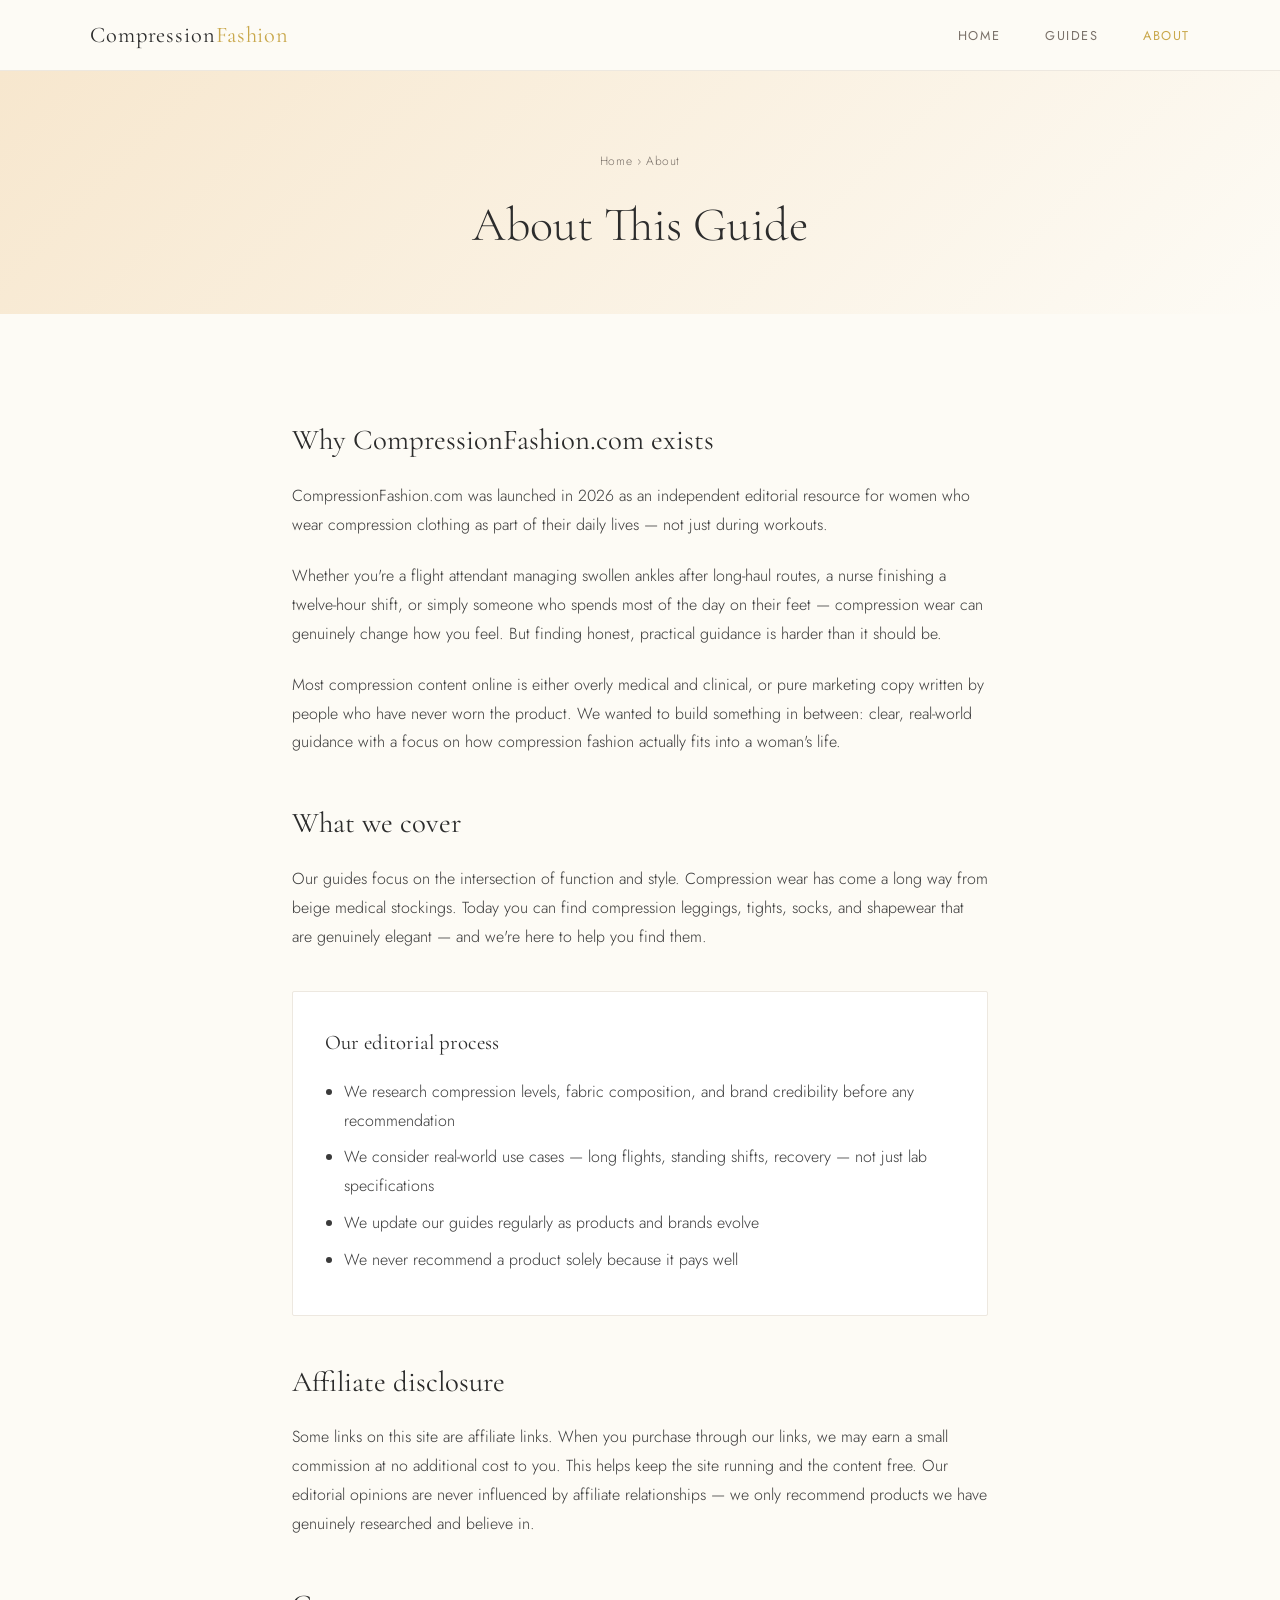
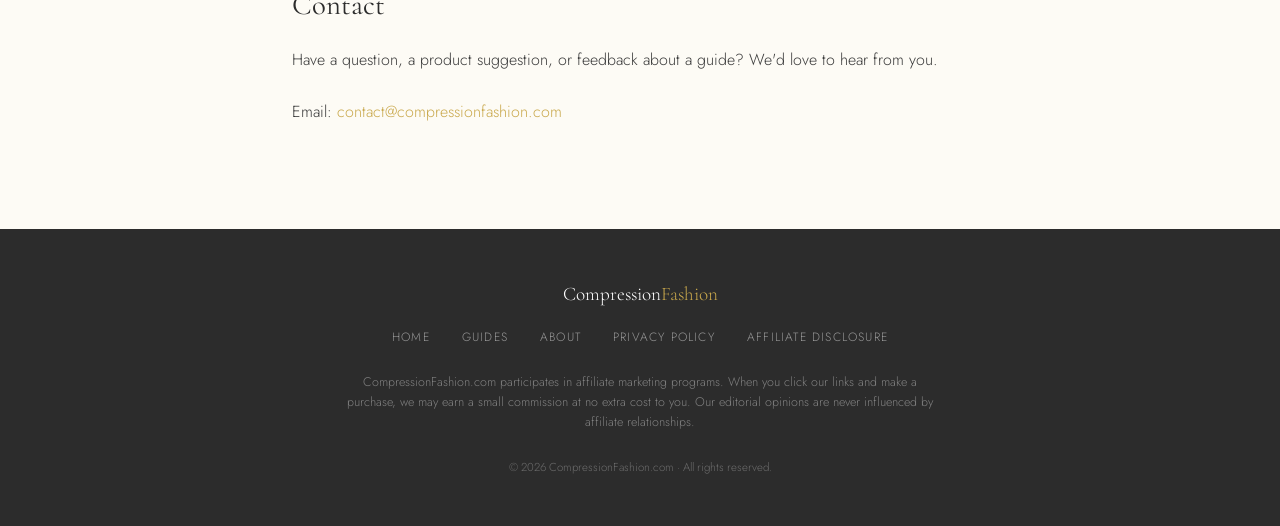
==== about.html @ 916e90c7 "compressionfashion.com setup https://compressionfashion.com/" ====
<!DOCTYPE html>
<html lang="en">
<head>
  <meta charset="UTF-8">
  <meta name="viewport" content="width=device-width, initial-scale=1.0">
  <title>About — Compression Fashion</title>
  <meta name="description" content="CompressionFashion.com is an independent editorial guide to compression wear for women. Learn about our editorial process and why we created this resource.">
  <link rel="canonical" href="https://compressionfashion.com/about.html">
  <meta name="robots" content="index, follow">

  <meta property="og:title" content="About — Compression Fashion">
  <meta property="og:description" content="An independent editorial guide to compression wear for women who stand all day.">
  <meta property="og:url" content="https://compressionfashion.com/about.html">
  <meta property="og:type" content="website">

  <link rel="stylesheet" href="style.css">

  <script type="application/ld+json">
  {
    "@context": "https://schema.org",
    "@type": "AboutPage",
    "name": "About Compression Fashion",
    "url": "https://compressionfashion.com/about.html",
    "description": "Independent editorial guide to compression fashion for women.",
    "breadcrumb": {
      "@type": "BreadcrumbList",
      "itemListElement": [
        {"@type": "ListItem", "position": 1, "name": "Home", "item": "https://compressionfashion.com/"},
        {"@type": "ListItem", "position": 2, "name": "About"}
      ]
    }
  }
  </script>
</head>
<body>

  <header>
    <div class="header-inner">
      <a href="/" class="logo">Compression<span>Fashion</span></a>
      <nav>
        <a href="/">Home</a>
        <a href="guides.html">Guides</a>
        <a href="about.html" class="active">About</a>
      </nav>
    </div>
  </header>

  <main>

    <div class="about-hero">
      <p class="breadcrumb"><a href="/">Home</a> &rsaquo; About</p>
      <h1 style="font-family: 'Cormorant Garamond', serif; font-size: clamp(2rem, 4vw, 3rem); font-weight: 300; margin: 0 auto; max-width: 700px; line-height: 1.2;">About This Guide</h1>
    </div>

    <div class="about-body">

      <h2>Why CompressionFashion.com exists</h2>
      <p>CompressionFashion.com was launched in 2026 as an independent editorial resource for women who wear compression clothing as part of their daily lives — not just during workouts.</p>
      <p>Whether you're a flight attendant managing swollen ankles after long-haul routes, a nurse finishing a twelve-hour shift, or simply someone who spends most of the day on their feet — compression wear can genuinely change how you feel. But finding honest, practical guidance is harder than it should be.</p>
      <p>Most compression content online is either overly medical and clinical, or pure marketing copy written by people who have never worn the product. We wanted to build something in between: clear, real-world guidance with a focus on how compression fashion actually fits into a woman's life.</p>

      <h2>What we cover</h2>
      <p>Our guides focus on the intersection of function and style. Compression wear has come a long way from beige medical stockings. Today you can find compression leggings, tights, socks, and shapewear that are genuinely elegant — and we're here to help you find them.</p>

      <div class="editorial-box">
        <h3>Our editorial process</h3>
        <ul>
          <li>We research compression levels, fabric composition, and brand credibility before any recommendation</li>
          <li>We consider real-world use cases — long flights, standing shifts, recovery — not just lab specifications</li>
          <li>We update our guides regularly as products and brands evolve</li>
          <li>We never recommend a product solely because it pays well</li>
        </ul>
      </div>

      <h2>Affiliate disclosure</h2>
      <p>Some links on this site are affiliate links. When you purchase through our links, we may earn a small commission at no additional cost to you. This helps keep the site running and the content free. Our editorial opinions are never influenced by affiliate relationships — we only recommend products we have genuinely researched and believe in.</p>

      <h2>Contact</h2>
      <p>Have a question, a product suggestion, or feedback about a guide? We'd love to hear from you.</p>
      <p>Email: <a href="mailto:contact@compressionfashion.com" style="color: var(--gold); text-decoration: none;">contact@compressionfashion.com</a></p>

    </div>

  </main>

  <footer>
    <div class="footer-inner">
      <div class="footer-logo">Compression<span>Fashion</span></div>
      <div class="footer-links">
        <a href="/">Home</a>
        <a href="guides.html">Guides</a>
        <a href="about.html">About</a>
        <a href="privacy-policy.html">Privacy Policy</a>
        <a href="affiliate-disclosure.html">Affiliate Disclosure</a>
      </div>
      <p class="footer-disclosure">
        CompressionFashion.com participates in affiliate marketing programs. When you click our links and make a purchase, we may earn a small commission at no extra cost to you. Our editorial opinions are never influenced by affiliate relationships.
      </p>
      <p class="footer-copy">© 2026 CompressionFashion.com · All rights reserved.</p>
    </div>
  </footer>

</body>
</html>
---- style.css ----
@import url('https://fonts.googleapis.com/css2?family=Cormorant+Garamond:ital,wght@0,300;0,400;0,500;1,300;1,400&family=Jost:wght@300;400;500&display=swap');

:root {
  --champagne: #F7E7CE;
  --blush: #F2C4CE;
  --gold: #C9A84C;
  --ivory: #FDFBF5;
  --dusty-rose: #D4A5A5;
  --charcoal: #2C2C2C;
  --warm-gray: #7A7169;
  --light-border: #EDE8E0;
}

*, *::before, *::after {
  box-sizing: border-box;
  margin: 0;
  padding: 0;
}

html {
  font-size: 16px;
  scroll-behavior: smooth;
}

body {
  font-family: 'Jost', sans-serif;
  font-weight: 300;
  color: var(--charcoal);
  background-color: var(--ivory);
  line-height: 1.8;
}

/* ─── HEADER ─── */
header {
  background: var(--ivory);
  border-bottom: 1px solid var(--light-border);
  padding: 0 2rem;
  position: sticky;
  top: 0;
  z-index: 100;
}

.header-inner {
  max-width: 1100px;
  margin: 0 auto;
  display: flex;
  align-items: center;
  justify-content: space-between;
  height: 70px;
}

.logo {
  font-family: 'Cormorant Garamond', serif;
  font-size: 1.4rem;
  font-weight: 400;
  color: var(--charcoal);
  text-decoration: none;
  letter-spacing: 0.04em;
}

.logo span {
  color: var(--gold);
}

nav a {
  font-family: 'Jost', sans-serif;
  font-size: 0.8rem;
  font-weight: 400;
  letter-spacing: 0.12em;
  text-transform: uppercase;
  color: var(--warm-gray);
  text-decoration: none;
  margin-left: 2.5rem;
  transition: color 0.2s;
}

nav a:hover, nav a.active {
  color: var(--gold);
}

/* ─── HERO ─── */
.hero {
  background: linear-gradient(135deg, var(--champagne) 0%, var(--ivory) 60%, var(--blush) 100%);
  padding: 100px 2rem 80px;
  text-align: center;
  position: relative;
  overflow: hidden;
}

.hero::before {
  content: '';
  position: absolute;
  top: -50px;
  right: -100px;
  width: 400px;
  height: 400px;
  background: radial-gradient(circle, rgba(201,168,76,0.08) 0%, transparent 70%);
  border-radius: 50%;
}

.hero-eyebrow {
  font-size: 0.72rem;
  letter-spacing: 0.2em;
  text-transform: uppercase;
  color: var(--gold);
  margin-bottom: 1.2rem;
}

.hero h1 {
  font-family: 'Cormorant Garamond', serif;
  font-size: clamp(2.2rem, 5vw, 3.8rem);
  font-weight: 300;
  line-height: 1.2;
  color: var(--charcoal);
  max-width: 760px;
  margin: 0 auto 1.5rem;
}

.hero h1 em {
  font-style: italic;
  color: var(--gold);
}

.hero-sub {
  font-size: 1rem;
  color: var(--warm-gray);
  max-width: 540px;
  margin: 0 auto 2.5rem;
  font-weight: 300;
}

.hero-divider {
  width: 48px;
  height: 1px;
  background: var(--gold);
  margin: 0 auto;
}

/* ─── SECTION ─── */
section {
  padding: 80px 2rem;
}

.section-inner {
  max-width: 1100px;
  margin: 0 auto;
}

.section-label {
  font-size: 0.72rem;
  letter-spacing: 0.2em;
  text-transform: uppercase;
  color: var(--gold);
  margin-bottom: 0.8rem;
}

.section-title {
  font-family: 'Cormorant Garamond', serif;
  font-size: clamp(1.8rem, 3vw, 2.6rem);
  font-weight: 300;
  color: var(--charcoal);
  margin-bottom: 1.2rem;
  line-height: 1.25;
}

.section-intro {
  color: var(--warm-gray);
  max-width: 600px;
  margin-bottom: 3rem;
  font-weight: 300;
}

/* ─── ARTICLE GRID ─── */
.article-grid {
  display: grid;
  grid-template-columns: repeat(auto-fill, minmax(300px, 1fr));
  gap: 2rem;
}

.article-card {
  background: white;
  border: 1px solid var(--light-border);
  border-radius: 2px;
  overflow: hidden;
  transition: box-shadow 0.3s, transform 0.3s;
  text-decoration: none;
  color: inherit;
  display: block;
}

.article-card:hover {
  box-shadow: 0 8px 40px rgba(0,0,0,0.08);
  transform: translateY(-3px);
}

.card-image {
  height: 200px;
  background: linear-gradient(135deg, var(--champagne), var(--blush));
  display: flex;
  align-items: center;
  justify-content: center;
  font-size: 3rem;
}

.card-body {
  padding: 1.5rem;
}

.card-category {
  font-size: 0.68rem;
  letter-spacing: 0.15em;
  text-transform: uppercase;
  color: var(--gold);
  margin-bottom: 0.5rem;
}

.card-title {
  font-family: 'Cormorant Garamond', serif;
  font-size: 1.3rem;
  font-weight: 400;
  color: var(--charcoal);
  margin-bottom: 0.6rem;
  line-height: 1.3;
}

.card-excerpt {
  font-size: 0.88rem;
  color: var(--warm-gray);
  line-height: 1.7;
}

/* ─── ABOUT STRIP ─── */
.about-strip {
  background: linear-gradient(to right, var(--champagne), var(--ivory));
  border-top: 1px solid var(--light-border);
  border-bottom: 1px solid var(--light-border);
}

.about-strip-inner {
  max-width: 800px;
  margin: 0 auto;
  text-align: center;
}

.about-strip-inner p {
  color: var(--warm-gray);
  font-size: 0.95rem;
  margin-top: 1rem;
}

/* ─── ARTICLE PAGE ─── */
.article-header {
  background: linear-gradient(135deg, var(--champagne) 0%, var(--ivory) 100%);
  padding: 80px 2rem 60px;
  text-align: center;
}

.breadcrumb {
  font-size: 0.75rem;
  color: var(--warm-gray);
  margin-bottom: 1.5rem;
  letter-spacing: 0.05em;
}

.breadcrumb a {
  color: var(--warm-gray);
  text-decoration: none;
}

.breadcrumb a:hover {
  color: var(--gold);
}

.article-header h1 {
  font-family: 'Cormorant Garamond', serif;
  font-size: clamp(2rem, 4vw, 3.2rem);
  font-weight: 300;
  line-height: 1.2;
  max-width: 760px;
  margin: 0 auto 1.2rem;
}

.article-meta {
  font-size: 0.78rem;
  color: var(--warm-gray);
  letter-spacing: 0.1em;
  text-transform: uppercase;
}

.article-body {
  max-width: 720px;
  margin: 0 auto;
  padding: 60px 2rem 80px;
}

.article-body h2 {
  font-family: 'Cormorant Garamond', serif;
  font-size: 1.8rem;
  font-weight: 400;
  color: var(--charcoal);
  margin: 2.5rem 0 1rem;
  line-height: 1.25;
}

.article-body h3 {
  font-family: 'Jost', sans-serif;
  font-size: 1rem;
  font-weight: 500;
  color: var(--charcoal);
  margin: 2rem 0 0.6rem;
  letter-spacing: 0.05em;
  text-transform: uppercase;
  font-size: 0.85rem;
}

.article-body p {
  margin-bottom: 1.4rem;
  color: #3a3a3a;
  font-weight: 300;
}

.article-body ul, .article-body ol {
  margin: 1rem 0 1.4rem 1.5rem;
  color: #3a3a3a;
}

.article-body li {
  margin-bottom: 0.5rem;
}

.article-body strong {
  font-weight: 500;
  color: var(--charcoal);
}

.tip-box {
  background: linear-gradient(135deg, var(--champagne), rgba(242,196,206,0.3));
  border-left: 3px solid var(--gold);
  padding: 1.5rem;
  margin: 2rem 0;
  border-radius: 0 4px 4px 0;
}

.tip-box p {
  margin: 0;
  font-size: 0.92rem;
}

/* ─── ABOUT PAGE ─── */
.about-hero {
  background: linear-gradient(135deg, var(--champagne) 0%, var(--ivory) 100%);
  padding: 80px 2rem 60px;
  text-align: center;
}

.about-body {
  max-width: 760px;
  margin: 0 auto;
  padding: 60px 2rem 80px;
}

.about-body h2 {
  font-family: 'Cormorant Garamond', serif;
  font-size: 1.8rem;
  font-weight: 400;
  color: var(--charcoal);
  margin: 2.5rem 0 1rem;
}

.about-body p {
  color: #3a3a3a;
  margin-bottom: 1.4rem;
  font-weight: 300;
}

.editorial-box {
  background: white;
  border: 1px solid var(--light-border);
  border-radius: 2px;
  padding: 2rem;
  margin: 2.5rem 0;
}

.editorial-box h3 {
  font-family: 'Cormorant Garamond', serif;
  font-size: 1.3rem;
  font-weight: 400;
  margin-bottom: 1rem;
  color: var(--charcoal);
}

.editorial-box ul {
  margin-left: 1.2rem;
  color: #3a3a3a;
}

.editorial-box li {
  margin-bottom: 0.5rem;
  font-weight: 300;
}

/* ─── FOOTER ─── */
footer {
  background: var(--charcoal);
  color: rgba(255,255,255,0.6);
  padding: 3rem 2rem;
  text-align: center;
}

.footer-inner {
  max-width: 1100px;
  margin: 0 auto;
}

.footer-logo {
  font-family: 'Cormorant Garamond', serif;
  font-size: 1.2rem;
  color: white;
  margin-bottom: 1rem;
}

.footer-logo span {
  color: var(--gold);
}

.footer-links {
  display: flex;
  justify-content: center;
  flex-wrap: wrap;
  gap: 0.5rem 2rem;
  margin-bottom: 1.5rem;
}

.footer-links a {
  font-size: 0.75rem;
  letter-spacing: 0.1em;
  text-transform: uppercase;
  color: rgba(255,255,255,0.5);
  text-decoration: none;
  transition: color 0.2s;
}

.footer-links a:hover {
  color: var(--gold);
}

.footer-disclosure {
  font-size: 0.78rem;
  line-height: 1.6;
  max-width: 600px;
  margin: 0 auto 1.5rem;
  color: rgba(255,255,255,0.4);
}

.footer-copy {
  font-size: 0.72rem;
  color: rgba(255,255,255,0.3);
}

/* ─── RESPONSIVE ─── */
@media (max-width: 768px) {
  nav { display: none; }
  .hero { padding: 60px 1.5rem 50px; }
  section { padding: 50px 1.5rem; }
  .article-grid { grid-template-columns: 1fr; }
}
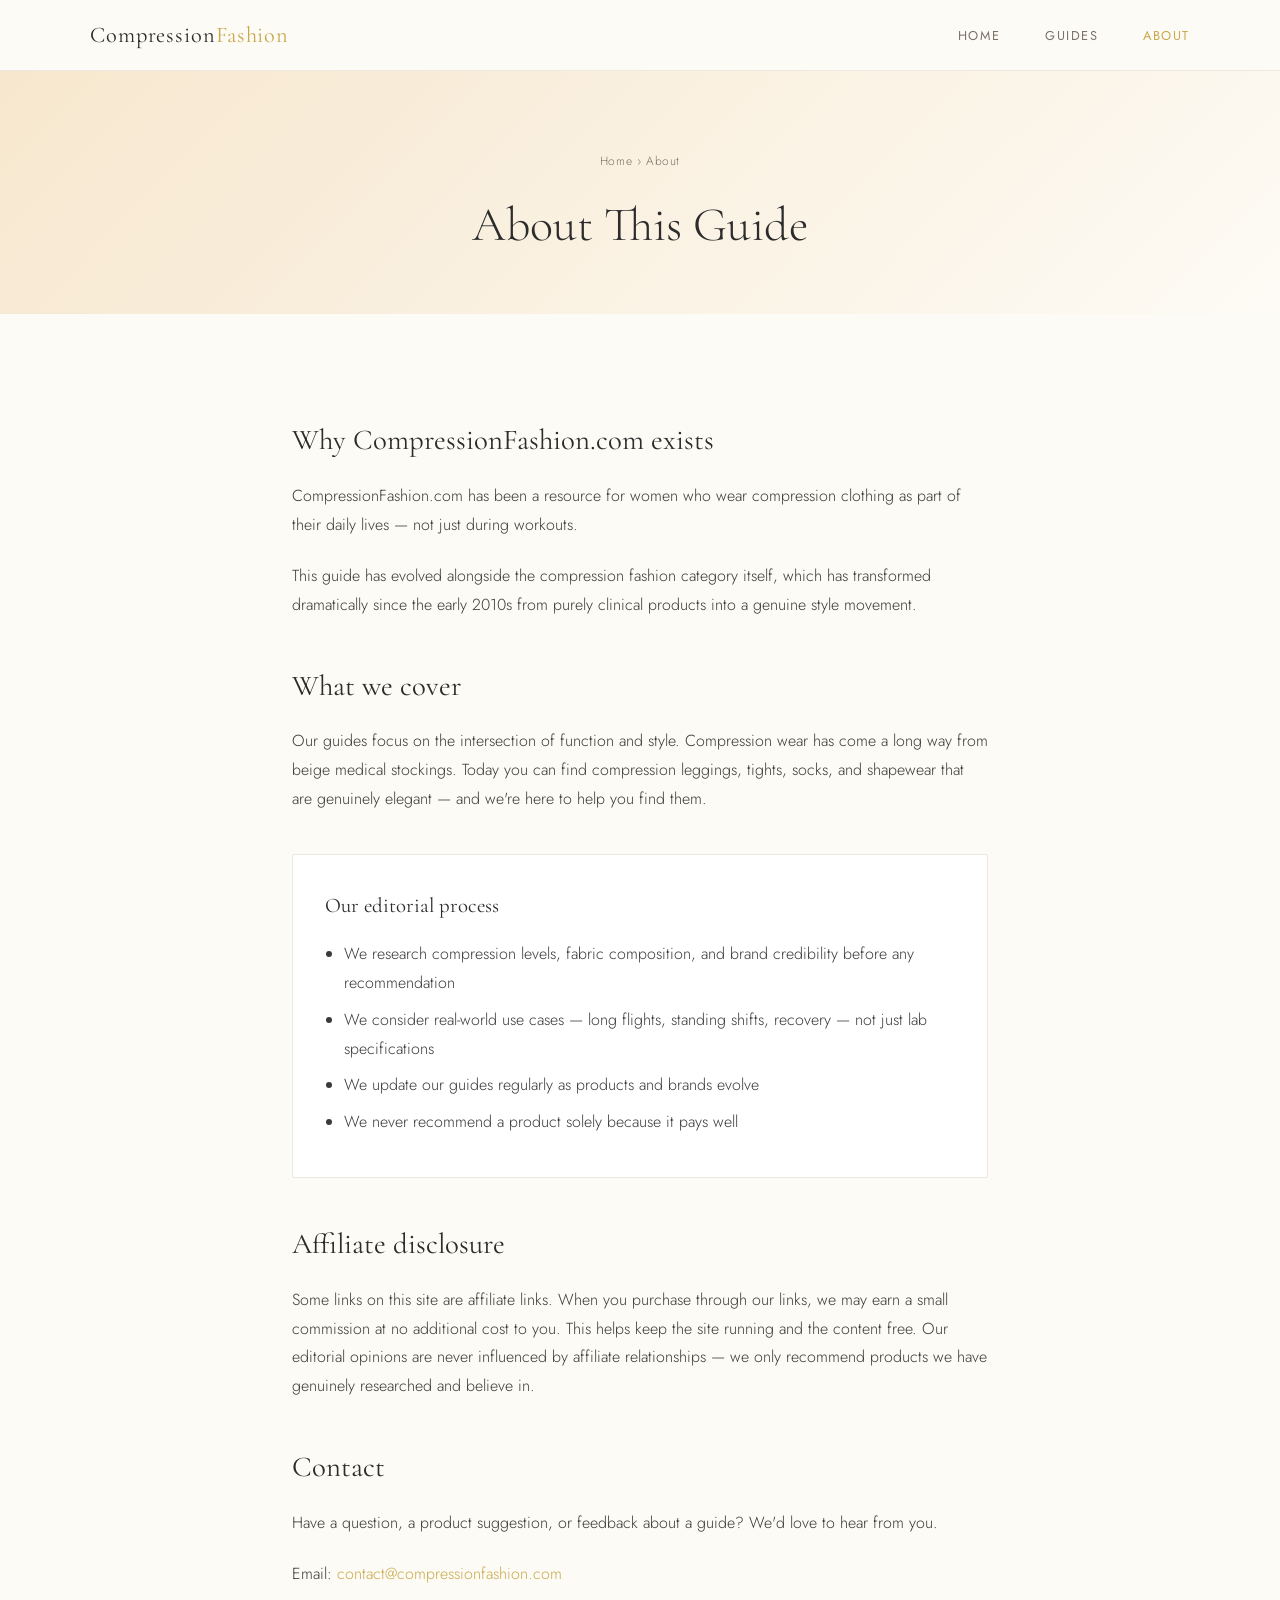
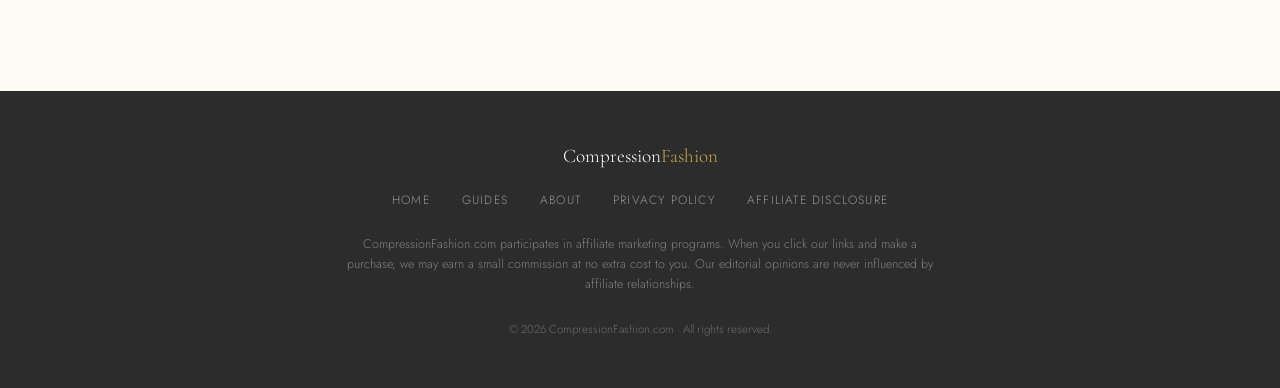
==== commit 5ca36dc2: "Update about.html 2010 update text" ====
--- a/about.html
+++ b/about.html
@@ -55,9 +55,12 @@
     <div class="about-body">
 
       <h2>Why CompressionFashion.com exists</h2>
-      <p>CompressionFashion.com was launched in 2026 as an independent editorial resource for women who wear compression clothing as part of their daily lives — not just during workouts.</p>
-      <p>Whether you're a flight attendant managing swollen ankles after long-haul routes, a nurse finishing a twelve-hour shift, or simply someone who spends most of the day on their feet — compression wear can genuinely change how you feel. But finding honest, practical guidance is harder than it should be.</p>
-      <p>Most compression content online is either overly medical and clinical, or pure marketing copy written by people who have never worn the product. We wanted to build something in between: clear, real-world guidance with a focus on how compression fashion actually fits into a woman's life.</p>
+      <p>CompressionFashion.com has been a resource for women who wear compression 
+clothing as part of their daily lives — not just during workouts.</p> 
+<p>This guide has evolved alongside the compression fashion category itself, 
+which has transformed dramatically since the early 2010s from purely 
+clinical products into a genuine style movement.</p>
+     
 
       <h2>What we cover</h2>
       <p>Our guides focus on the intersection of function and style. Compression wear has come a long way from beige medical stockings. Today you can find compression leggings, tights, socks, and shapewear that are genuinely elegant — and we're here to help you find them.</p>
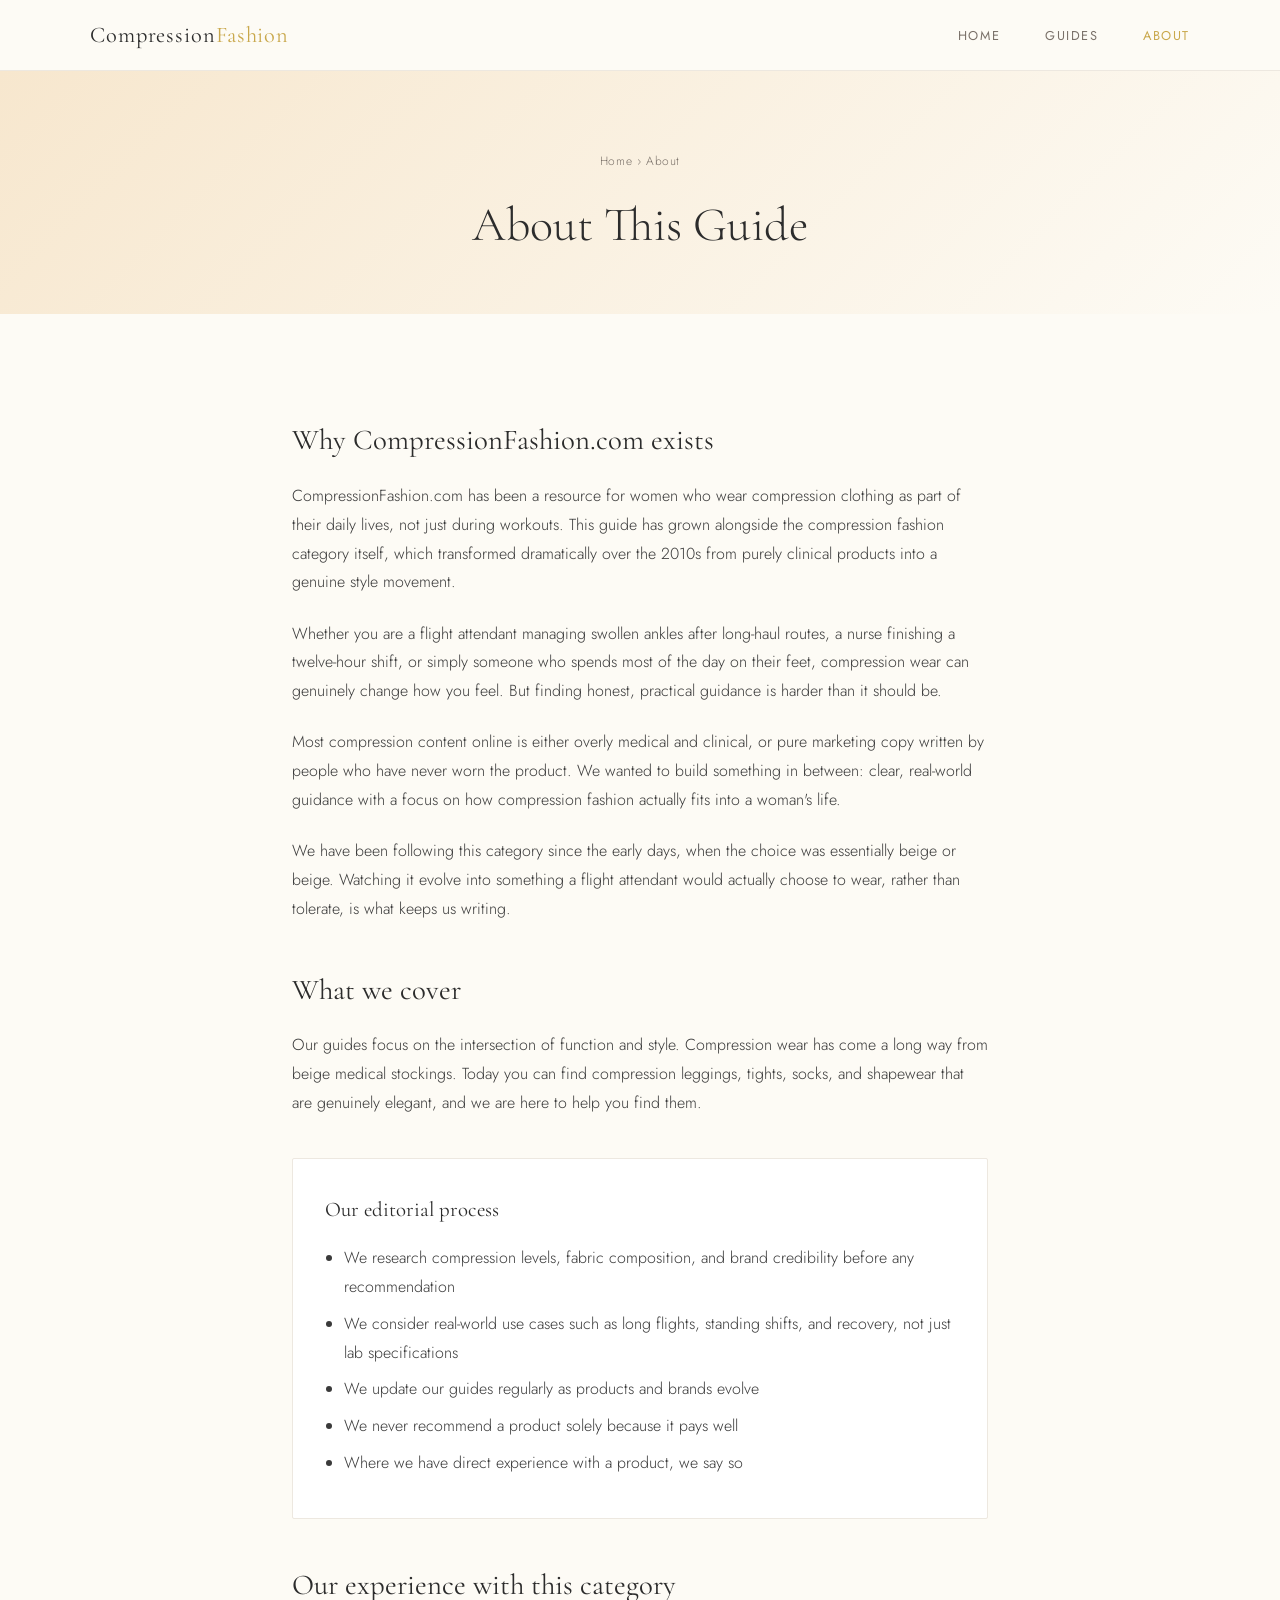
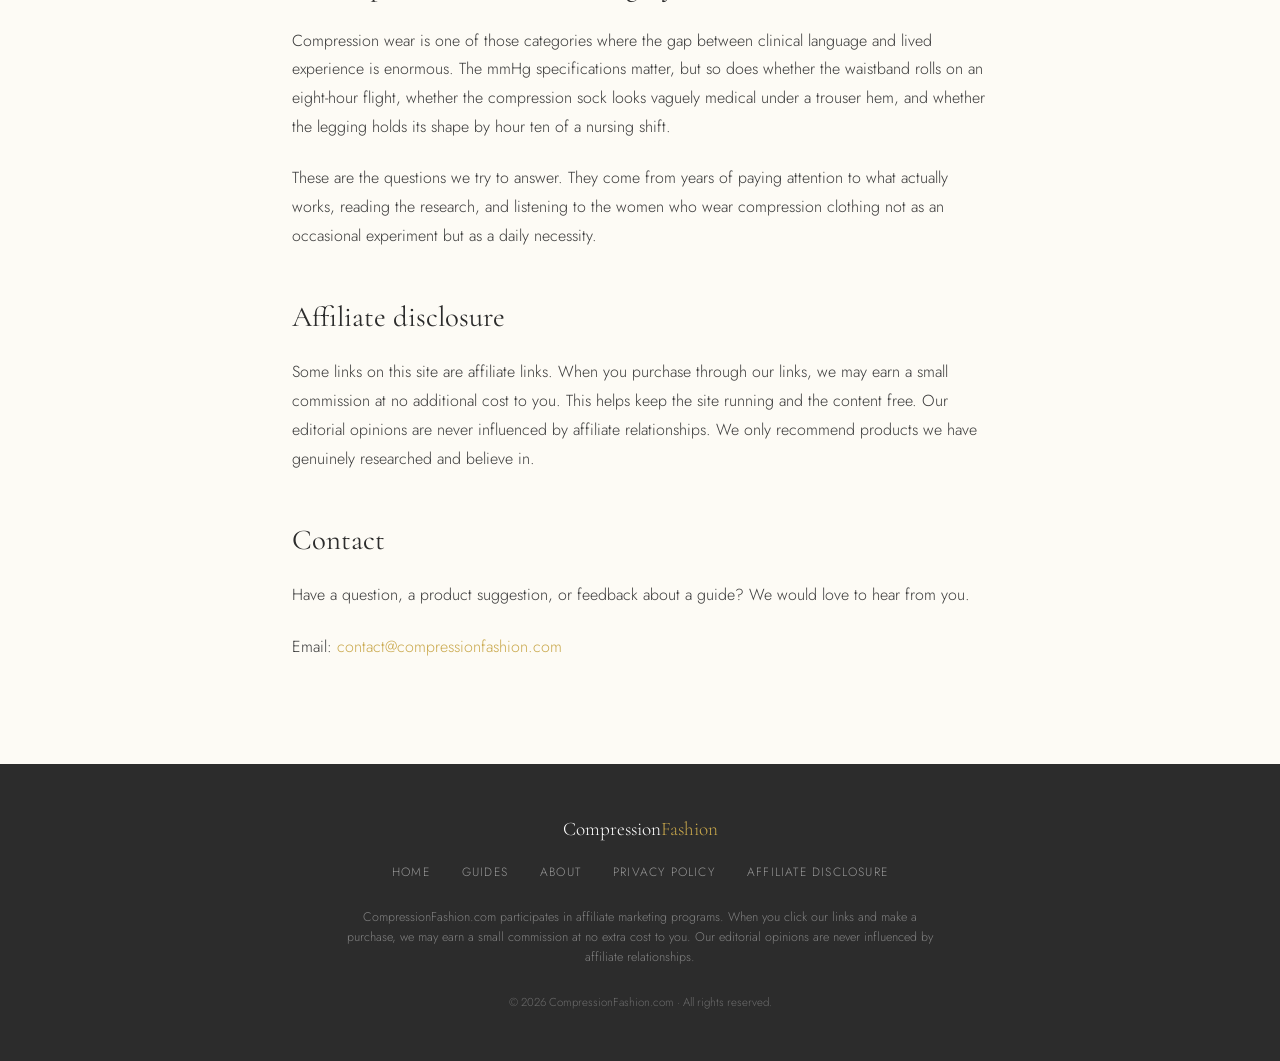
==== commit cecbf8b6: "Update a novy clanek Update a novy clanek" ====
--- a/about.html
+++ b/about.html
@@ -55,31 +55,38 @@
     <div class="about-body">
 
       <h2>Why CompressionFashion.com exists</h2>
-      <p>CompressionFashion.com has been a resource for women who wear compression 
-clothing as part of their daily lives — not just during workouts.</p> 
-<p>This guide has evolved alongside the compression fashion category itself, 
-which has transformed dramatically since the early 2010s from purely 
-clinical products into a genuine style movement.</p>
-     
+      <p>CompressionFashion.com has been a resource for women who wear compression clothing as part of their daily lives, not just during workouts. This guide has grown alongside the compression fashion category itself, which transformed dramatically over the 2010s from purely clinical products into a genuine style movement.</p>
+
+      <p>Whether you are a flight attendant managing swollen ankles after long-haul routes, a nurse finishing a twelve-hour shift, or simply someone who spends most of the day on their feet, compression wear can genuinely change how you feel. But finding honest, practical guidance is harder than it should be.</p>
+
+      <p>Most compression content online is either overly medical and clinical, or pure marketing copy written by people who have never worn the product. We wanted to build something in between: clear, real-world guidance with a focus on how compression fashion actually fits into a woman's life.</p>
+
+      <p>We have been following this category since the early days, when the choice was essentially beige or beige. Watching it evolve into something a flight attendant would actually choose to wear, rather than tolerate, is what keeps us writing.</p>
 
       <h2>What we cover</h2>
-      <p>Our guides focus on the intersection of function and style. Compression wear has come a long way from beige medical stockings. Today you can find compression leggings, tights, socks, and shapewear that are genuinely elegant — and we're here to help you find them.</p>
+      <p>Our guides focus on the intersection of function and style. Compression wear has come a long way from beige medical stockings. Today you can find compression leggings, tights, socks, and shapewear that are genuinely elegant, and we are here to help you find them.</p>
 
       <div class="editorial-box">
         <h3>Our editorial process</h3>
         <ul>
           <li>We research compression levels, fabric composition, and brand credibility before any recommendation</li>
-          <li>We consider real-world use cases — long flights, standing shifts, recovery — not just lab specifications</li>
+          <li>We consider real-world use cases such as long flights, standing shifts, and recovery, not just lab specifications</li>
           <li>We update our guides regularly as products and brands evolve</li>
           <li>We never recommend a product solely because it pays well</li>
+          <li>Where we have direct experience with a product, we say so</li>
         </ul>
       </div>
 
+      <h2>Our experience with this category</h2>
+      <p>Compression wear is one of those categories where the gap between clinical language and lived experience is enormous. The mmHg specifications matter, but so does whether the waistband rolls on an eight-hour flight, whether the compression sock looks vaguely medical under a trouser hem, and whether the legging holds its shape by hour ten of a nursing shift.</p>
+
+      <p>These are the questions we try to answer. They come from years of paying attention to what actually works, reading the research, and listening to the women who wear compression clothing not as an occasional experiment but as a daily necessity.</p>
+
       <h2>Affiliate disclosure</h2>
-      <p>Some links on this site are affiliate links. When you purchase through our links, we may earn a small commission at no additional cost to you. This helps keep the site running and the content free. Our editorial opinions are never influenced by affiliate relationships — we only recommend products we have genuinely researched and believe in.</p>
+      <p>Some links on this site are affiliate links. When you purchase through our links, we may earn a small commission at no additional cost to you. This helps keep the site running and the content free. Our editorial opinions are never influenced by affiliate relationships. We only recommend products we have genuinely researched and believe in.</p>
 
       <h2>Contact</h2>
-      <p>Have a question, a product suggestion, or feedback about a guide? We'd love to hear from you.</p>
+      <p>Have a question, a product suggestion, or feedback about a guide? We would love to hear from you.</p>
       <p>Email: <a href="mailto:contact@compressionfashion.com" style="color: var(--gold); text-decoration: none;">contact@compressionfashion.com</a></p>
 
     </div>
